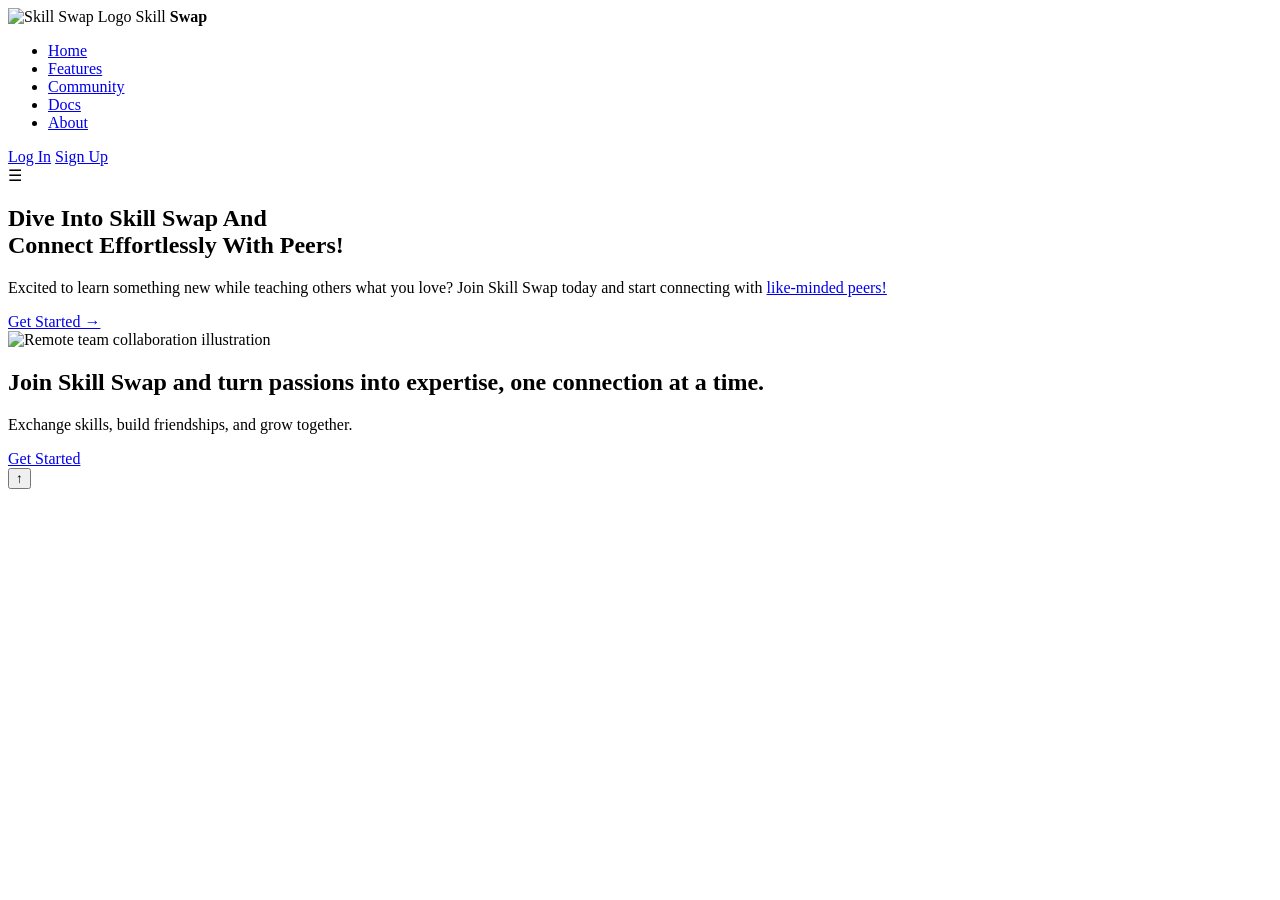
==== index.html @ 6a0ab379 "Refactor index.html for improved structure and links" ====
<!DOCTYPE html>
<html lang="en">
<head>
<meta charset="UTF-8" />
<meta name="viewport" content="width=device-width, initial-scale=1.0" />
<title>Skill Swap</title>
<link rel="stylesheet" href="styles.css" />
</head>
<body>
<!-- Navbar -->
<header class="navbar" id="navbar">
  <div class="logo">
    <img src="logo.png" alt="Skill Swap Logo" />
    <span>Skill <strong>Swap</strong></span>
  </div>

  <nav class="nav-links">
    <ul>
      <li><a href="#hero">Home</a></li>
      <li><a href="#features">Features</a></li>
      <li><a href="#community">Community</a></li>
      <li><a href="#docs">Docs</a></li>
      <li><a href="#about">About</a></li>
    </ul>
  </nav>

  <div class="auth-buttons">
    <a href="#" class="login">Log In</a>
    <a href="#" class="signup">Sign Up</a>
  </div>

  <!-- Mobile Menu Icon -->
  <div class="menu-icon" id="menu-icon">☰</div>
</header>

<!-- Hero Section -->
<section class="hero" id="hero">
  <div class="hero-text fade-in">
    <h1>
      Dive Into Skill Swap And <br />
      Connect Effortlessly With <span class="highlight">Peers!</span>
    </h1>
    <p>
      Excited to learn something new while teaching others what you love?
      Join Skill Swap today and start connecting with
      <a href="#community" class="link">like-minded peers!</a>
    </p>
    <a href="#" class="cta-button">Get Started →</a>
  </div>

  <div class="hero-image fade-in-delay">
    <img
      src="https://png.pngtree.com/png-clipart/20200701/original/pngtree-remote-team-working-meeting-online-or-work-from-home-png-image_5366337.jpg"
      alt="Remote team collaboration illustration"
    />
  </div>
</section>

<!-- Sub Section -->
<section class="subsection" id="community">
  <h2>
    Join Skill Swap and turn passions into expertise, one connection at a time.
  </h2>
  <p>Exchange skills, build friendships, and grow together.</p>
  <a href="#" class="cta-button small">Get Started</a>
</section>

<!-- Back to Top Button -->
<button id="backToTop">↑</button>

<script src="script.js"></script>
</body>
</html>
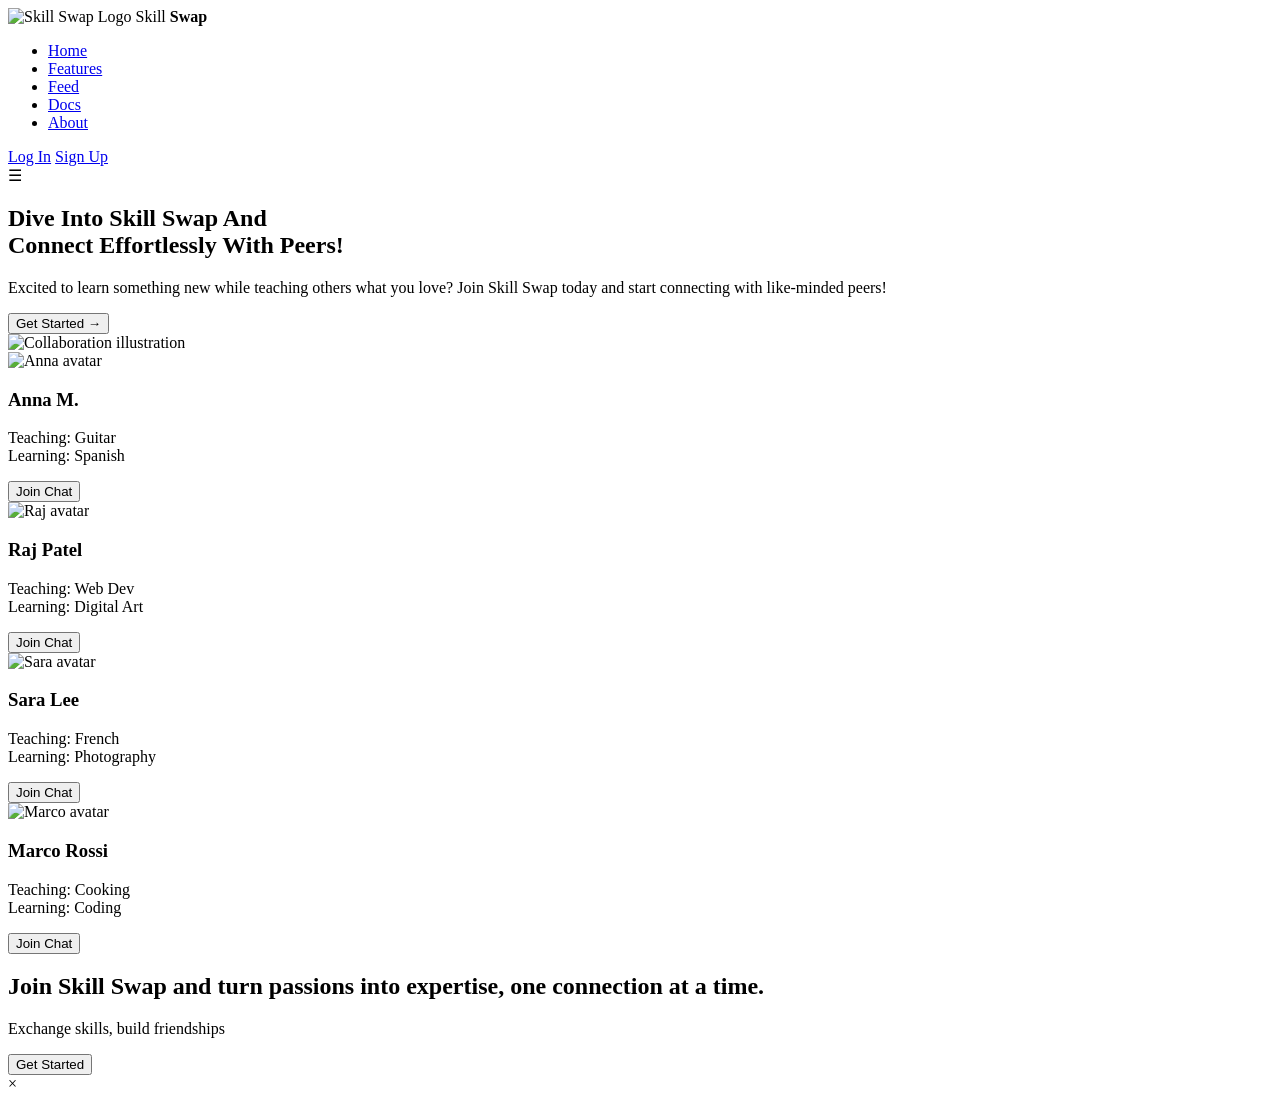
==== commit 1810a6ad: "Revamp index.html with new layout and styles Updated the index.html file to enhance the navbar and h" ====
--- a/index.html
+++ b/index.html
@@ -1,73 +1,166 @@
 <!DOCTYPE html>
 <html lang="en">
 <head>
-<meta charset="UTF-8" />
-<meta name="viewport" content="width=device-width, initial-scale=1.0" />
-<title>Skill Swap</title>
-<link rel="stylesheet" href="styles.css" />
+  <meta charset="UTF-8" />
+  <meta name="viewport" content="width=device-width, initial-scale=1.0" />
+  <title>Skill Swap – Vibrant & Interactive</title>
+  <!-- Google Fonts: Inter -->
+  <link href="https://fonts.googleapis.com/css2?family=Inter:wght@400;600;700&display=swap" rel="stylesheet" />
+  <link rel="stylesheet" href="styles.css" />
 </head>
 <body>
-<!-- Navbar -->
-<header class="navbar" id="navbar">
-  <div class="logo">
-    <img src="logo.png" alt="Skill Swap Logo" />
-    <span>Skill <strong>Swap</strong></span>
+  <header class="navbar">
+    <div class="logo">
+      <img src="https://png.pngtree.com/png-clipart/20200701/original/pngtree-remote-team-working-meeting-online-or-work-from-home-png-image_5366337.jpg" alt="Skill Swap Logo" />
+      Skill <span style="color:var(--black); font-weight:800;">Swap</span>
+    </div>
+    <nav>
+      <ul>
+        <li><a href="#">Home</a></li>
+        <li><a href="#">Features</a></li>
+        <li><a href="#">Feed</a></li>
+        <li><a href="#">Docs</a></li>
+        <li><a href="#">About</a></li>
+      </ul>
+    </nav>
+    <div class="auth-buttons">
+      <a href="#" id="open-login" class="login">Log In</a>
+      <a href="#" id="open-signup" class="signup">Sign Up</a>
+    </div>
+    <div class="menu-icon" id="menu-icon">☰</div>
+  </header>
+
+  <section class="hero">
+    <div class="hero-text">
+      <h1>
+        Dive Into Skill Swap And <br />
+        Connect Effortlessly With <span class="highlight">Peers!</span>
+      </h1>
+      <p>
+        Excited to learn something new while teaching others what you love?
+        Join Skill Swap today and start connecting with
+        <span class="link" onclick="alert('Explore the feed below!')">like-minded peers!</span>
+      </p>
+      <button class="cta-button" id="cta-join">Get Started →</button>
+    </div>
+    <div class="hero-image">
+      <img src="https://png.pngtree.com/png-clipart/20200701/original/pngtree-remote-team-working-meeting-online-or-work-from-home-png-image_5366337.jpg" alt="Collaboration illustration" />
+    </div>
+  </section>
+
+  <section class="feed" id="feed">
+    <div class="feed-card">
+      <img src="https://randomuser.me/api/portraits/women/50.jpg" alt="Anna avatar">
+      <h3>Anna M.</h3>
+      <p>Teaching: Guitar <br>Learning: Spanish</p>
+      <button class="join-btn" onclick="alert('Joining Anna...')">Join Chat</button>
+    </div>
+    <div class="feed-card">
+      <img src="https://randomuser.me/api/portraits/men/21.jpg" alt="Raj avatar">
+      <h3>Raj Patel</h3>
+      <p>Teaching: Web Dev <br>Learning: Digital Art</p>
+      <button class="join-btn" onclick="alert('Joining Raj...')">Join Chat</button>
+    </div>
+    <div class="feed-card">
+      <img src="https://randomuser.me/api/portraits/women/44.jpg" alt="Sara avatar">
+      <h3>Sara Lee</h3>
+      <p>Teaching: French <br>Learning: Photography</p>
+      <button class="join-btn" onclick="alert('Joining Sara...')">Join Chat</button>
+    </div>
+    <div class="feed-card">
+      <img src="https://randomuser.me/api/portraits/men/30.jpg" alt="Marco avatar">
+      <h3>Marco Rossi</h3>
+      <p>Teaching: Cooking <br>Learning: Coding</p>
+      <button class="join-btn" onclick="alert('Joining Marco...')">Join Chat</button>
+    </div>
+  </section>
+
+  <section class="subsection">
+    <h2>Join Skill Swap and turn passions into expertise, one connection at a time.</h2>
+    <p>Exchange skills, build friendships</p>
+    <button class="cta-button small" id="sub-join">Get Started</button>
+  </section>
+
+  <div class="modal" id="modal">
+    <div class="modal-content" id="modal-content">
+      <span class="close-modal" id="close-modal">&times;</span>
+    </div>
   </div>
 
-  <nav class="nav-links">
-    <ul>
-      <li><a href="#hero">Home</a></li>
-      <li><a href="#features">Features</a></li>
-      <li><a href="#community">Community</a></li>
-      <li><a href="#docs">Docs</a></li>
-      <li><a href="#about">About</a></li>
-    </ul>
-  </nav>
-
-  <div class="auth-buttons">
-    <a href="#" class="login">Log In</a>
-    <a href="#" class="signup">Sign Up</a>
-  </div>
-
-  <!-- Mobile Menu Icon -->
-  <div class="menu-icon" id="menu-icon">☰</div>
-</header>
-
-<!-- Hero Section -->
-<section class="hero" id="hero">
-  <div class="hero-text fade-in">
-    <h1>
-      Dive Into Skill Swap And <br />
-      Connect Effortlessly With <span class="highlight">Peers!</span>
-    </h1>
-    <p>
-      Excited to learn something new while teaching others what you love?
-      Join Skill Swap today and start connecting with
-      <a href="#community" class="link">like-minded peers!</a>
-    </p>
-    <a href="#" class="cta-button">Get Started →</a>
-  </div>
-
-  <div class="hero-image fade-in-delay">
-    <img
-      src="https://png.pngtree.com/png-clipart/20200701/original/pngtree-remote-team-working-meeting-online-or-work-from-home-png-image_5366337.jpg"
-      alt="Remote team collaboration illustration"
-    />
-  </div>
-</section>
-
-<!-- Sub Section -->
-<section class="subsection" id="community">
-  <h2>
-    Join Skill Swap and turn passions into expertise, one connection at a time.
-  </h2>
-  <p>Exchange skills, build friendships, and grow together.</p>
-  <a href="#" class="cta-button small">Get Started</a>
-</section>
-
-<!-- Back to Top Button -->
-<button id="backToTop">↑</button>
-
-<script src="script.js"></script>
+  <script>
+    // Navbar menu for mobile
+    const menuIcon = document.getElementById("menu-icon");
+    const navUl = document.querySelector("nav ul");
+    menuIcon.addEventListener("click", () => {
+      navUl.classList.toggle('mobile-show');
+    });
+    // Modal Functions
+    const modal = document.getElementById('modal');
+    const modalContent = document.getElementById('modal-content');
+    const closeBtn = document.getElementById('close-modal');
+    document.getElementById('open-login').addEventListener('click', function(e) {
+      e.preventDefault();
+      modal.classList.add('active');
+      modalContent.innerHTML = `
+        <span class="close-modal" id="close-modal">&times;</span>
+        <h2>Log In to Skill Swap</h2>
+        <label>Email</label>
+        <input type="email" placeholder="your@email.com" />
+        <label>Password</label>
+        <input type="password" placeholder="••••••••" />
+        <button onclick="alert('Logging in...')">Log In</button>
+        <p style="margin-top:1rem;"><small>New here? <a href="#" id="switch-signup" style="color:var(--primary);text-decoration:underline;">Sign up</a></small></p>
+      `;
+      setTimeout(() => {
+        document.getElementById('switch-signup').onclick = function(ev) {
+          ev.preventDefault();
+          showSignup();
+        };
+        document.getElementById('close-modal').onclick = function() {
+          modal.classList.remove('active');
+        };
+      }, 50);
+    });
+    function showSignup() {
+      modal.classList.add('active');
+      modalContent.innerHTML = `
+        <span class="close-modal" id="close-modal">&times;</span>
+        <h2>Sign Up for Skill Swap</h2>
+        <label>Name</label>
+        <input type="text" placeholder="Full Name" />
+        <label>Email</label>
+        <input type="email" placeholder="your@email.com" />
+        <label>Password</label>
+        <input type="password" placeholder="Choose a password" />
+        <button onclick="alert('Account created!')">Sign Up</button>
+        <p style="margin-top:1rem;"><small>Already a member? <a href="#" id="switch-login" style="color:var(--primary);text-decoration:underline;">Log in</a></small></p>
+      `;
+      setTimeout(() => {
+        document.getElementById('switch-login').onclick = function(ev) {
+          ev.preventDefault();
+          showLogin();
+        };
+        document.getElementById('close-modal').onclick = function() {
+          modal.classList.remove('active');
+        };
+      }, 50);
+    }
+    document.getElementById('open-signup').onclick = function(e) {
+      e.preventDefault();
+      showSignup();
+    };
+    function showLogin() {
+      document.getElementById('open-login').click();
+    }
+    closeBtn.onclick = function() {
+      modal.classList.remove('active');
+    };
+    document.getElementById('cta-join').onclick = function() {
+      showSignup();
+    };
+    document.getElementById('sub-join').onclick = function() {
+      showSignup();
+    };
+  </script>
 </body>
 </html>
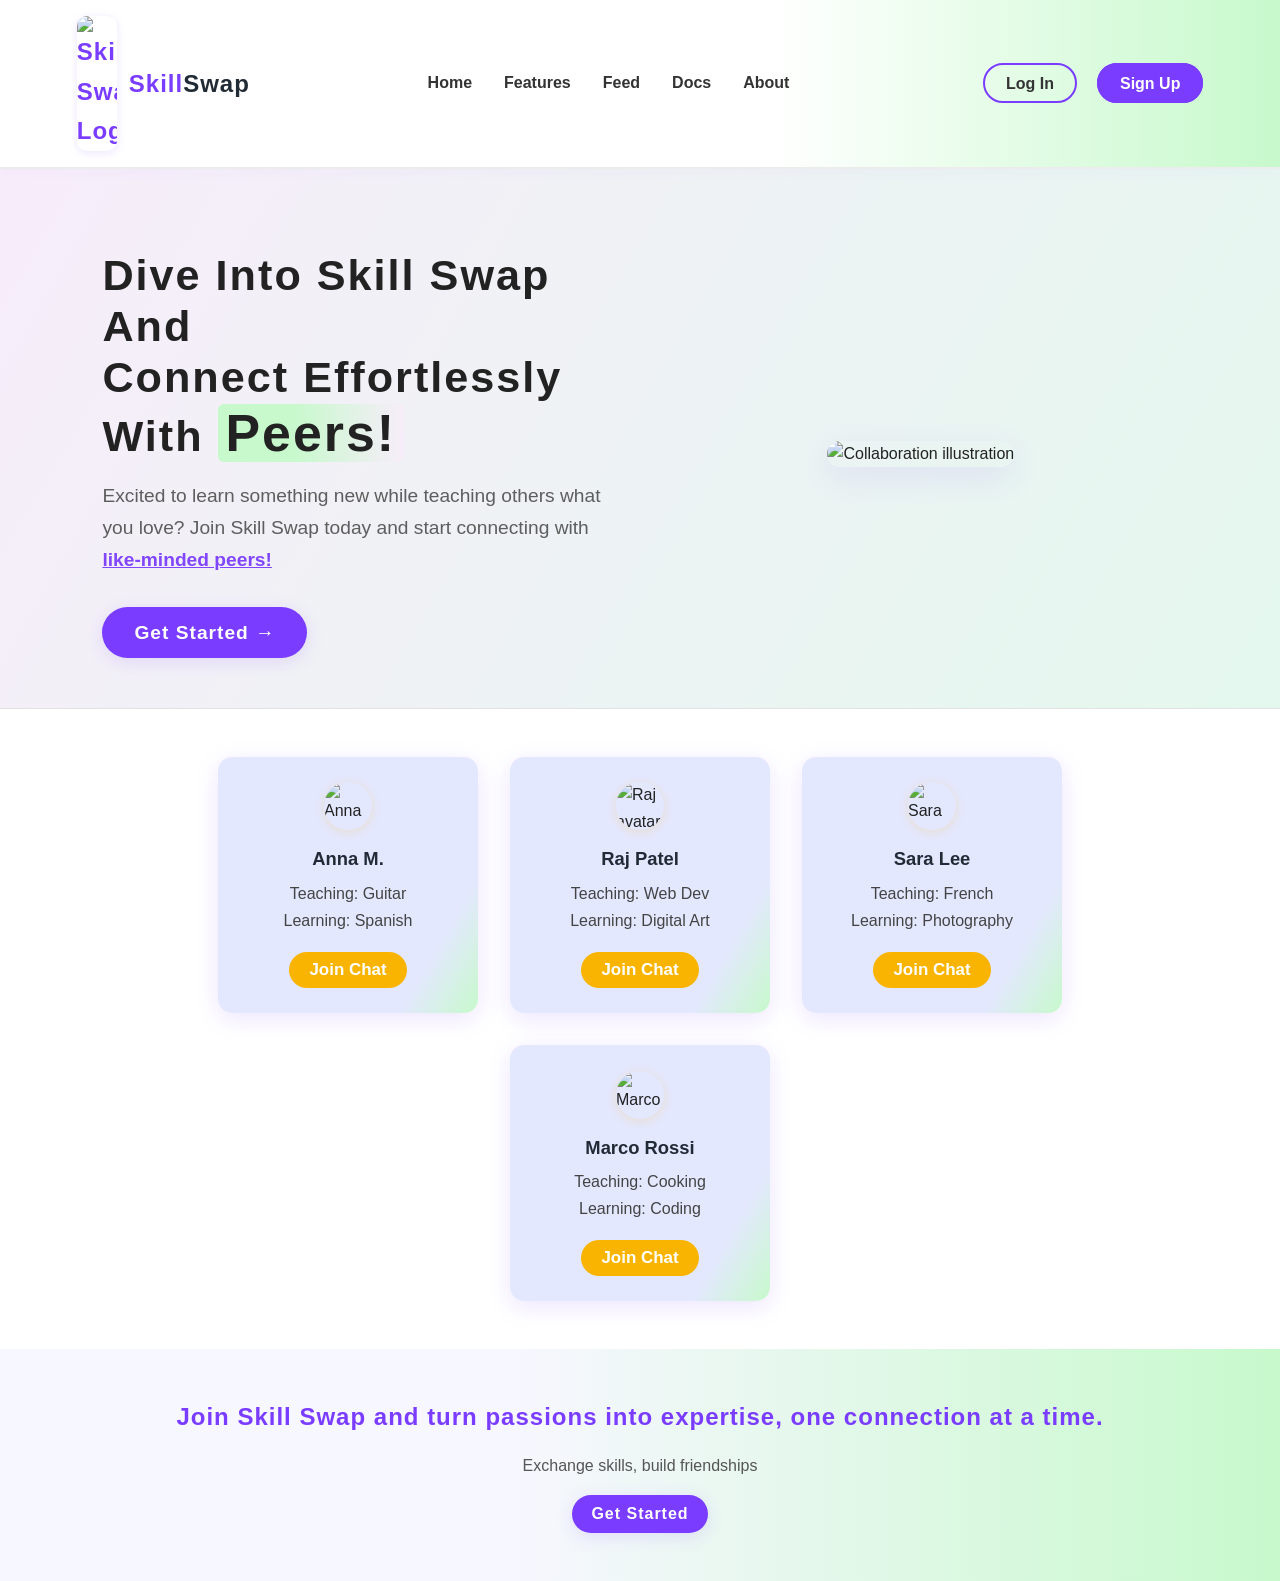
==== commit 399d1256: "Change stylesheet link from styles.css to 1stLINK.css" ====
--- a/index.html
+++ b/index.html
@@ -6,7 +6,7 @@
   <title>Skill Swap – Vibrant & Interactive</title>
   <!-- Google Fonts: Inter -->
   <link href="https://fonts.googleapis.com/css2?family=Inter:wght@400;600;700&display=swap" rel="stylesheet" />
-  <link rel="stylesheet" href="styles.css" />
+  <link rel="stylesheet" href="1stLINK.css" />
 </head>
 <body>
   <header class="navbar">
--- a/1stLINK.css
+++ b/1stLINK.css
@@ -0,0 +1,405 @@
+:root {
+  --primary: #7a3cff;
+  --secondary: #c7f9cc;
+  --black: #212b36;
+  --white: #fafafa;
+  --accent: #f8b400;
+}
+
+* {
+  box-sizing: border-box;
+  margin: 0;
+  padding: 0;
+}
+
+body {
+  font-family: 'Inter', sans-serif;
+  color: #222;
+  background: linear-gradient(120deg, #e4e8ff 0%, #f2fff5 100%);
+  min-height: 100vh;
+  line-height: 1.65;
+}
+
+header.navbar {
+  display: flex;
+  align-items: center;
+  justify-content: space-between;
+  background: linear-gradient(90deg, #fff 60%, #c7f9cc 100%);
+  padding: 1rem 6%;
+  border-bottom: 2px solid #ececec;
+  position: sticky;
+  top: 0; left: 0; z-index: 100;
+  box-shadow: 0 4px 12px rgba(122,60,255,0.03);
+}
+
+.logo {
+  display: flex;
+  align-items: center;
+  font-size: 1.5rem;
+  font-weight: 700;
+  color: var(--primary);
+  letter-spacing: 1px;
+}
+
+.logo img {
+  width: 40px;
+  margin-right: 12px;
+  border-radius: 10px;
+  box-shadow: 0 2px 10px #7a3cff22;
+}
+
+nav ul {
+  display: flex;
+  gap: 2rem;
+  list-style: none;
+}
+
+nav a {
+  text-decoration: none;
+  color: #333;
+  font-weight: 600;
+  font-size: 1rem;
+  position: relative;
+  transition: color 0.3s;
+}
+nav a:after {
+  content: '';
+  display: block;
+  width: 0%;
+  height: 2px;
+  background: var(--primary);
+  transition: width 0.3s;
+  position: absolute; left: 0; bottom: -2px;
+}
+nav a:hover {
+  color: var(--accent);
+}
+nav a:hover:after {
+  width: 100%;
+}
+
+.auth-buttons a {
+  margin-left: 1rem;
+  text-decoration: none;
+  font-weight: 700;
+  padding: 0.6rem 1.3rem;
+  border-radius: 24px;
+  font-size: 1rem;
+  transition: background 0.3s, color 0.3s;
+  border: 2px solid var(--primary);
+}
+
+.auth-buttons .login {
+  color: #333;
+  background: transparent;
+}
+
+.auth-buttons .signup {
+  color: #fff;
+  background: var(--primary);
+}
+.auth-buttons .signup:hover {
+  background: var(--black);
+  border-color: var(--black);
+}
+
+.menu-icon {
+  display: none;
+  font-size: 2rem;
+  cursor: pointer;
+  color: var(--primary);
+  margin-left: 1rem;
+}
+
+.hero {
+  display: flex;
+  flex-wrap: wrap;
+  align-items: center;
+  justify-content: space-between;
+  padding: 5rem 8% 3rem 8%;
+  gap: 3rem;
+  background: linear-gradient(120deg, #f7edfa 0%, #e4f8ee 100%);
+  border-bottom: 1px solid #e2e2e2;
+  min-height: 60vh;
+}
+
+.hero-text {
+  flex: 1;
+  min-width: 300px;
+  animation: fadeup 1s ease;
+}
+@keyframes fadeup {
+  from { opacity: 0; transform: translateY(40px);}
+  to { opacity: 1; transform: translateY(0);}
+}
+.hero-text h1 {
+  font-size: 2.7rem;
+  font-weight: 800;
+  margin-bottom: 1rem;
+  line-height: 1.18;
+  color: #222;
+  letter-spacing: 2px;
+}
+.highlight {
+  background: linear-gradient(90deg, #c7f9cc 40%, #f7edfa 100%);
+  padding: 0 8px;
+  border-radius: 6px;
+  font-size: 1.2em;
+  animation: pulsehigh 1.2s infinite alternate;
+}
+@keyframes pulsehigh {
+  0% { background: #c7f9cc;}
+  100%{ background: #f8b40022;}
+}
+.hero-text p {
+  color: #555;
+  font-size: 1.2rem;
+  margin-bottom: 2rem;
+  opacity: 0.94;
+}
+.hero-text .link {
+  color: var(--primary);
+  text-decoration: underline;
+  cursor: pointer;
+  font-weight: 600;
+}
+.cta-button {
+  background: var(--primary);
+  color: #fff;
+  padding: 0.9rem 2rem;
+  font-weight: 700;
+  letter-spacing: 1px;
+  border-radius: 40px;
+  text-decoration: none;
+  box-shadow: 0 4px 18px #7a3cff22;
+  transition: background 0.2s, transform 0.2s;
+  border: none;
+  outline: none;
+  font-size: 1.2rem;
+}
+.cta-button:hover {
+  background: var(--accent);
+  color: #fff;
+  transform: scale(1.07);
+}
+.hero-image {
+  flex: 1;
+  min-width: 250px;
+  text-align: center;
+  animation: fadeup 1.2s 0.2s;
+}
+.hero-image img {
+  width: 100%;
+  max-width: 420px;
+  height: auto;
+  border-radius: 14px;
+  box-shadow: 0 10px 32px rgba(122, 60, 255, 0.11);
+  transition: transform 0.4s, box-shadow 0.3s;
+}
+.hero-image img:hover {
+  transform: scale(1.05) rotate(-3deg);
+  box-shadow: 0 14px 50px rgba(247, 237, 250, 0.2);
+}
+
+.feed {
+  display: flex;
+  flex-wrap: wrap;
+  gap: 2rem;
+  justify-content: center;
+  padding: 3rem 7%;
+  background: #fff;
+}
+.feed-card {
+  background: linear-gradient(120deg, #e4e8ff 80%, #c7f9cc 100%);
+  border-radius: 14px;
+  box-shadow: 0 6px 24px #7a3cff22;
+  width: 260px;
+  padding: 1.6rem;
+  display: flex;
+  flex-direction: column;
+  align-items: center;
+  transition: box-shadow 0.3s, transform 0.3s;
+  position: relative;
+  overflow: hidden;
+}
+.feed-card:hover {
+  box-shadow: 0 10px 30px #7a3cff44;
+  transform: translateY(-6px) scale(1.03);
+}
+.feed-card img {
+  width: 48px;
+  height: 48px;
+  border-radius: 60%;
+  margin-bottom: 14px;
+  box-shadow: 0 2px 12px #f8b40033;
+}
+.feed-card h3 {
+  font-size: 1.15rem;
+  margin-bottom: 0.4rem;
+  color: var(--black);
+}
+.feed-card p {
+  color: #444;
+  font-size: 1rem;
+  margin-bottom: 1.1rem;
+  text-align: center;
+}
+.feed-card .join-btn {
+  background: var(--accent);
+  color: #fff;
+  border: none;
+  padding: 0.5rem 1.3rem;
+  border-radius: 30px;
+  font-weight: 700;
+  font-size: 1.06rem;
+  cursor: pointer;
+  transition: background 0.2s;
+}
+.feed-card .join-btn:hover {
+  background: var(--primary);
+}
+
+.subsection {
+  padding: 3rem 6%;
+  background: linear-gradient(90deg, #f7f7ff 40%, #c7f9cc 100%);
+  text-align: center;
+  margin: 0;
+}
+.subsection h2 {
+  font-size: 1.5rem;
+  font-weight: 700;
+  margin-bottom: 1rem;
+  color: var(--primary);
+  letter-spacing: 1px;
+}
+.subsection p {
+  color: #555;
+  margin-bottom: 1rem;
+}
+.subsection .cta-button.small {
+  padding: 0.6rem 1.2rem;
+  font-size: 1rem;
+  border-radius: 20px;
+}
+
+.modal {
+  display: none;
+  position: fixed;
+  left: 0; top: 0;
+  width: 100vw; height: 100vh;
+  background: rgba(122, 60, 255, 0.15);
+  align-items: center;
+  justify-content: center;
+  z-index: 9999;
+  animation: fadeup 0.6s;
+}
+.modal.active {
+  display: flex;
+}
+.modal-content {
+  background: #fff;
+  border-radius: 14px;
+  padding: 2.3rem;
+  box-shadow: 0 8px 32px #7a3cff44;
+  max-width: 340px;
+  min-width: 280px;
+  display: flex;
+  flex-direction: column;
+  align-items: center;
+}
+.modal-content h2 {
+  font-weight: 700;
+  font-size: 1.35rem;
+  color: var(--primary);
+  margin-bottom: 1.1rem;
+}
+.modal-content label {
+  display: block;
+  margin: 1.2rem 0 0.3rem 0;
+  font-weight: 600;
+  color: #222;
+  text-align: left;
+  width: 100%;
+}
+.modal-content input {
+  border: 1.5px solid #e2e2e2;
+  padding: 0.65rem 1rem;
+  border-radius: 8px;
+  width: 100%;
+  margin-bottom: 1rem;
+  font-size: 1rem;
+  font-family: inherit;
+}
+.modal-content button {
+  background: var(--primary);
+  color: #fff;
+  border: none;
+  border-radius: 20px;
+  padding: 0.7rem 1.35rem;
+  font-size: 1.06rem;
+  font-weight: 700;
+  margin-top: 0.5rem;
+  cursor: pointer;
+  transition: background 0.2s;
+}
+.modal-content button:hover {
+  background: var(--accent);
+}
+.close-modal {
+  position: absolute;
+  right: 28px;
+  top: 22px;
+  font-size: 1.6rem;
+  color: #bbb;
+  cursor: pointer;
+  font-weight: 700;
+}
+/* Responsive */
+@media (max-width: 900px) {
+  .hero {
+    flex-direction: column;
+    text-align: center;
+    padding: 3rem 6%;
+  }
+  .hero-image img {
+    max-width: 340px;
+  }
+  .feed {
+    gap: 1.4rem;
+    padding: 2rem 3vw;
+  }
+  .feed-card {
+    width: 95%;
+  }
+  nav ul {
+    gap: 1rem;
+  }
+}
+@media (max-width: 728px) {
+  header.navbar, .hero, .subsection {
+    padding: 1.1rem 3vw;
+  }
+  .menu-icon, .auth-buttons {
+    display: block !important;
+  }
+  nav ul {
+    display: none;
+  }
+  nav ul.mobile-show {
+    display: flex;
+    flex-direction: column;
+    position: absolute;
+    top: 65px; left: 0;
+    width: 100vw;
+    background: #fff;
+    border-bottom: 2px solid #eee;
+    box-shadow: 0 6px 18px #7a3cff11;
+    z-index: 10;
+    gap: 0;
+  }
+  nav ul.mobile-show li {
+    padding: 1.1rem 0;
+    border-bottom: 1px solid #eee;
+    text-align: center;
+  }
+}
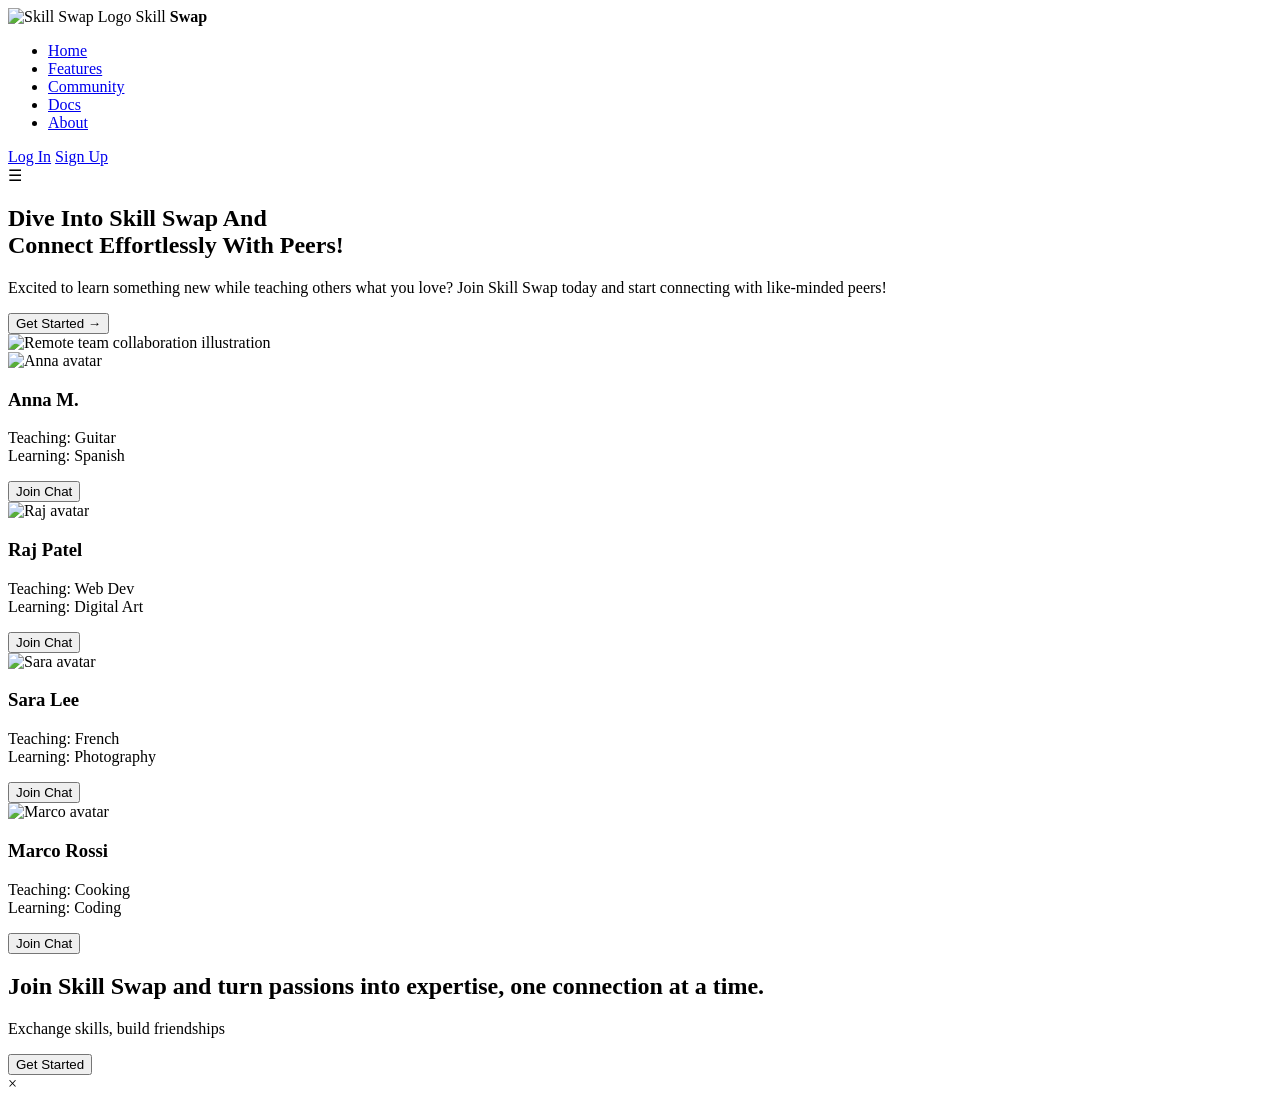
==== commit c085b5be: "Update index.html" ====
--- a/index.html
+++ b/index.html
@@ -3,29 +3,31 @@
 <head>
   <meta charset="UTF-8" />
   <meta name="viewport" content="width=device-width, initial-scale=1.0" />
-  <title>Skill Swap – Vibrant & Interactive</title>
-  <!-- Google Fonts: Inter -->
+  <title>Skill Swap – Modern & Animated</title>
   <link href="https://fonts.googleapis.com/css2?family=Inter:wght@400;600;700&display=swap" rel="stylesheet" />
-  <link rel="stylesheet" href="1stLINK.css" />
+  <link rel="stylesheet" href="styles.css" />
 </head>
 <body>
+  <!-- Animated Universal Background -->
+  <div class="animated-bg"></div>
+
   <header class="navbar">
     <div class="logo">
       <img src="https://png.pngtree.com/png-clipart/20200701/original/pngtree-remote-team-working-meeting-online-or-work-from-home-png-image_5366337.jpg" alt="Skill Swap Logo" />
-      Skill <span style="color:var(--black); font-weight:800;">Swap</span>
+      <span>Skill <strong>Swap</strong></span>
     </div>
-    <nav>
+    <nav class="nav-links">
       <ul>
         <li><a href="#">Home</a></li>
         <li><a href="#">Features</a></li>
-        <li><a href="#">Feed</a></li>
+        <li><a href="#">Community</a></li>
         <li><a href="#">Docs</a></li>
         <li><a href="#">About</a></li>
       </ul>
     </nav>
     <div class="auth-buttons">
-      <a href="#" id="open-login" class="login">Log In</a>
-      <a href="#" id="open-signup" class="signup">Sign Up</a>
+      <a href="#" class="login" id="open-login">Log In</a>
+      <a href="#" class="signup" id="open-signup">Sign Up</a>
     </div>
     <div class="menu-icon" id="menu-icon">☰</div>
   </header>
@@ -44,7 +46,7 @@
       <button class="cta-button" id="cta-join">Get Started →</button>
     </div>
     <div class="hero-image">
-      <img src="https://png.pngtree.com/png-clipart/20200701/original/pngtree-remote-team-working-meeting-online-or-work-from-home-png-image_5366337.jpg" alt="Collaboration illustration" />
+      <img src="https://png.pngtree.com/png-clipart/20200701/original/pngtree-remote-team-working-meeting-online-or-work-from-home-png-image_5366337.jpg" alt="Remote team collaboration illustration" />
     </div>
   </section>
 
@@ -109,7 +111,7 @@
         <label>Password</label>
         <input type="password" placeholder="••••••••" />
         <button onclick="alert('Logging in...')">Log In</button>
-        <p style="margin-top:1rem;"><small>New here? <a href="#" id="switch-signup" style="color:var(--primary);text-decoration:underline;">Sign up</a></small></p>
+        <p style="margin-top:1rem;"><small>New here? <a href="#" id="switch-signup" style="color:#7a3cff;text-decoration:underline;">Sign up</a></small></p>
       `;
       setTimeout(() => {
         document.getElementById('switch-signup').onclick = function(ev) {
@@ -119,7 +121,7 @@
         document.getElementById('close-modal').onclick = function() {
           modal.classList.remove('active');
         };
-      }, 50);
+      }, 60);
     });
     function showSignup() {
       modal.classList.add('active');
@@ -133,7 +135,7 @@
         <label>Password</label>
         <input type="password" placeholder="Choose a password" />
         <button onclick="alert('Account created!')">Sign Up</button>
-        <p style="margin-top:1rem;"><small>Already a member? <a href="#" id="switch-login" style="color:var(--primary);text-decoration:underline;">Log in</a></small></p>
+        <p style="margin-top:1rem;"><small>Already a member? <a href="#" id="switch-login" style="color:#7a3cff;text-decoration:underline;">Log in</a></small></p>
       `;
       setTimeout(() => {
         document.getElementById('switch-login').onclick = function(ev) {
@@ -143,7 +145,7 @@
         document.getElementById('close-modal').onclick = function() {
           modal.classList.remove('active');
         };
-      }, 50);
+      }, 60);
     }
     document.getElementById('open-signup').onclick = function(e) {
       e.preventDefault();
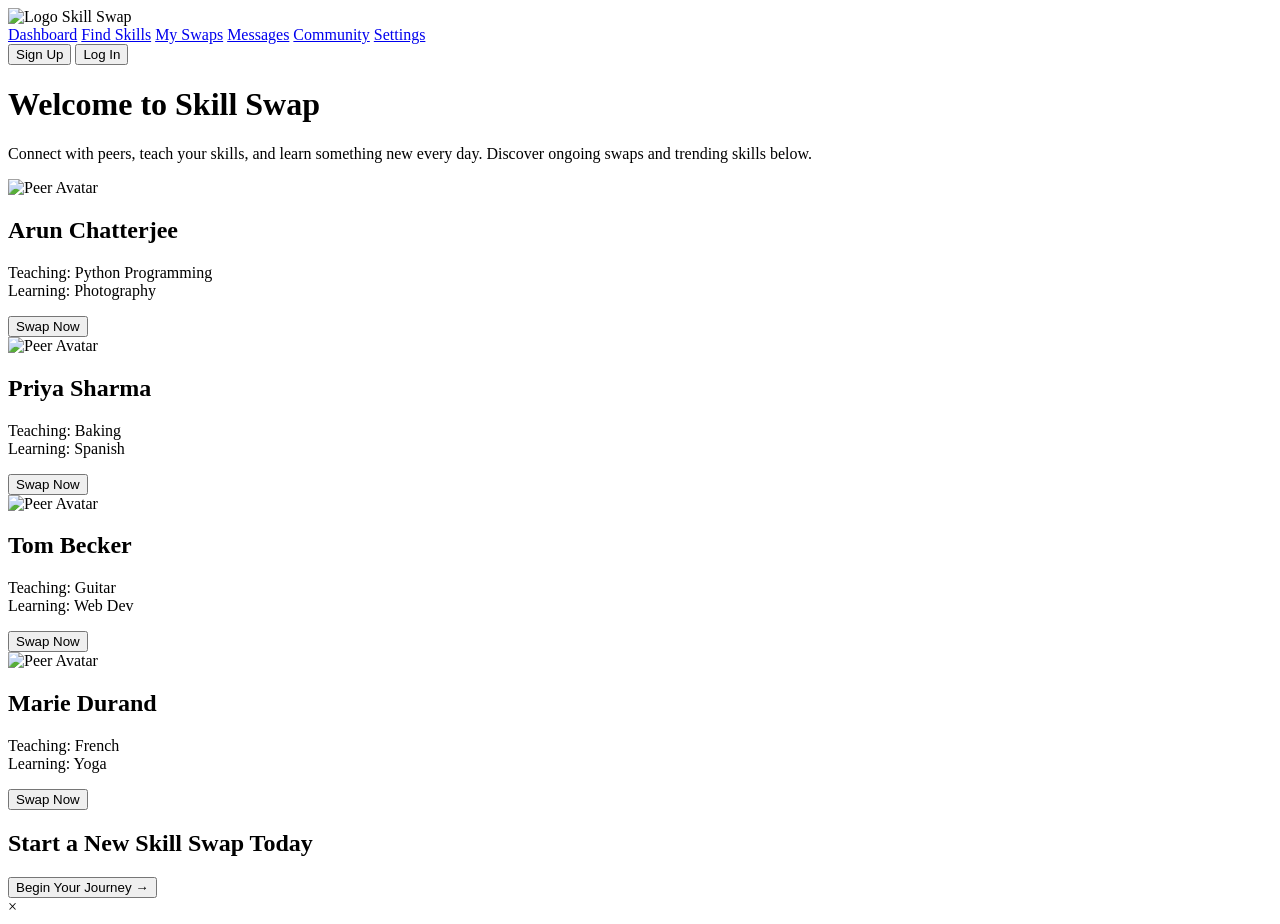
==== commit aae547fd: "Refactor index.html for improved structure and titles" ====
--- a/index.html
+++ b/index.html
@@ -2,167 +2,121 @@
 <html lang="en">
 <head>
   <meta charset="UTF-8" />
-  <meta name="viewport" content="width=device-width, initial-scale=1.0" />
-  <title>Skill Swap – Modern & Animated</title>
+  <meta name="viewport" content="width=device-width,initial-scale=1.0" />
+  <title>Skill Swap Dashboard</title>
   <link href="https://fonts.googleapis.com/css2?family=Inter:wght@400;600;700&display=swap" rel="stylesheet" />
-  <link rel="stylesheet" href="styles.css" />
+  <link rel="stylesheet" href="style.css" />
 </head>
 <body>
-  <!-- Animated Universal Background -->
-  <div class="animated-bg"></div>
-
-  <header class="navbar">
-    <div class="logo">
-      <img src="https://png.pngtree.com/png-clipart/20200701/original/pngtree-remote-team-working-meeting-online-or-work-from-home-png-image_5366337.jpg" alt="Skill Swap Logo" />
-      <span>Skill <strong>Swap</strong></span>
+  <aside class="sidebar">
+    <div class="brand">
+      <img src="https://png.pngtree.com/png-clipart/20200701/original/pngtree-remote-team-working-meeting-online-or-work-from-home-png-image_5366337.jpg" alt="Logo" />
+      <span>Skill Swap</span>
     </div>
-    <nav class="nav-links">
-      <ul>
-        <li><a href="#">Home</a></li>
-        <li><a href="#">Features</a></li>
-        <li><a href="#">Community</a></li>
-        <li><a href="#">Docs</a></li>
-        <li><a href="#">About</a></li>
-      </ul>
+    <nav>
+      <a href="#" class="active">Dashboard</a>
+      <a href="#">Find Skills</a>
+      <a href="#">My Swaps</a>
+      <a href="#">Messages</a>
+      <a href="#">Community</a>
+      <a href="#">Settings</a>
     </nav>
-    <div class="auth-buttons">
-      <a href="#" class="login" id="open-login">Log In</a>
-      <a href="#" class="signup" id="open-signup">Sign Up</a>
+    <div class="sidebar-footer">
+      <button id="sidebar-signup" class="btn-primary">Sign Up</button>
+      <button id="sidebar-login" class="btn-secondary">Log In</button>
     </div>
-    <div class="menu-icon" id="menu-icon">☰</div>
-  </header>
-
-  <section class="hero">
-    <div class="hero-text">
-      <h1>
-        Dive Into Skill Swap And <br />
-        Connect Effortlessly With <span class="highlight">Peers!</span>
-      </h1>
-      <p>
-        Excited to learn something new while teaching others what you love?
-        Join Skill Swap today and start connecting with
-        <span class="link" onclick="alert('Explore the feed below!')">like-minded peers!</span>
-      </p>
-      <button class="cta-button" id="cta-join">Get Started →</button>
-    </div>
-    <div class="hero-image">
-      <img src="https://png.pngtree.com/png-clipart/20200701/original/pngtree-remote-team-working-meeting-online-or-work-from-home-png-image_5366337.jpg" alt="Remote team collaboration illustration" />
-    </div>
-  </section>
-
-  <section class="feed" id="feed">
-    <div class="feed-card">
-      <img src="https://randomuser.me/api/portraits/women/50.jpg" alt="Anna avatar">
-      <h3>Anna M.</h3>
-      <p>Teaching: Guitar <br>Learning: Spanish</p>
-      <button class="join-btn" onclick="alert('Joining Anna...')">Join Chat</button>
-    </div>
-    <div class="feed-card">
-      <img src="https://randomuser.me/api/portraits/men/21.jpg" alt="Raj avatar">
-      <h3>Raj Patel</h3>
-      <p>Teaching: Web Dev <br>Learning: Digital Art</p>
-      <button class="join-btn" onclick="alert('Joining Raj...')">Join Chat</button>
-    </div>
-    <div class="feed-card">
-      <img src="https://randomuser.me/api/portraits/women/44.jpg" alt="Sara avatar">
-      <h3>Sara Lee</h3>
-      <p>Teaching: French <br>Learning: Photography</p>
-      <button class="join-btn" onclick="alert('Joining Sara...')">Join Chat</button>
-    </div>
-    <div class="feed-card">
-      <img src="https://randomuser.me/api/portraits/men/30.jpg" alt="Marco avatar">
-      <h3>Marco Rossi</h3>
-      <p>Teaching: Cooking <br>Learning: Coding</p>
-      <button class="join-btn" onclick="alert('Joining Marco...')">Join Chat</button>
-    </div>
-  </section>
-
-  <section class="subsection">
-    <h2>Join Skill Swap and turn passions into expertise, one connection at a time.</h2>
-    <p>Exchange skills, build friendships</p>
-    <button class="cta-button small" id="sub-join">Get Started</button>
-  </section>
-
+  </aside>
+  <main>
+    <header class="main-header">
+      <h1>Welcome to Skill Swap</h1>
+      <p>Connect with peers, teach your skills, and learn something new every day. Discover ongoing swaps and trending skills below.</p>
+    </header>
+    <section class="skill-grid">
+      <div class="skill-card">
+        <img src="https://randomuser.me/api/portraits/men/23.jpg" alt="Peer Avatar" />
+        <h2>Arun Chatterjee</h2>
+        <p>Teaching: Python Programming<br>Learning: Photography</p>
+        <button class="btn-join" onclick="alert('Join Arun\'s swap')">Swap Now</button>
+      </div>
+      <div class="skill-card">
+        <img src="https://randomuser.me/api/portraits/women/92.jpg" alt="Peer Avatar" />
+        <h2>Priya Sharma</h2>
+        <p>Teaching: Baking<br>Learning: Spanish</p>
+        <button class="btn-join" onclick="alert('Join Priya\'s swap')">Swap Now</button>
+      </div>
+      <div class="skill-card">
+        <img src="https://randomuser.me/api/portraits/men/43.jpg" alt="Peer Avatar" />
+        <h2>Tom Becker</h2>
+        <p>Teaching: Guitar<br>Learning: Web Dev</p>
+        <button class="btn-join" onclick="alert('Join Tom\'s swap')">Swap Now</button>
+      </div>
+      <div class="skill-card">
+        <img src="https://randomuser.me/api/portraits/women/77.jpg" alt="Peer Avatar" />
+        <h2>Marie Durand</h2>
+        <p>Teaching: French<br>Learning: Yoga</p>
+        <button class="btn-join" onclick="alert('Join Marie\'s swap')">Swap Now</button>
+      </div>
+      <!-- Add more cards as needed -->
+    </section>
+    <section class="cta-banner">
+      <h2>Start a New Skill Swap Today</h2>
+      <button class="btn-primary" id="banner-signup">Begin Your Journey →</button>
+    </section>
+  </main>
+  <!-- Modal -->
   <div class="modal" id="modal">
-    <div class="modal-content" id="modal-content">
+    <div class="modal-box" id="modal-box">
       <span class="close-modal" id="close-modal">&times;</span>
     </div>
   </div>
-
   <script>
-    // Navbar menu for mobile
-    const menuIcon = document.getElementById("menu-icon");
-    const navUl = document.querySelector("nav ul");
-    menuIcon.addEventListener("click", () => {
-      navUl.classList.toggle('mobile-show');
-    });
-    // Modal Functions
-    const modal = document.getElementById('modal');
-    const modalContent = document.getElementById('modal-content');
-    const closeBtn = document.getElementById('close-modal');
-    document.getElementById('open-login').addEventListener('click', function(e) {
-      e.preventDefault();
-      modal.classList.add('active');
-      modalContent.innerHTML = `
-        <span class="close-modal" id="close-modal">&times;</span>
-        <h2>Log In to Skill Swap</h2>
-        <label>Email</label>
-        <input type="email" placeholder="your@email.com" />
-        <label>Password</label>
-        <input type="password" placeholder="••••••••" />
-        <button onclick="alert('Logging in...')">Log In</button>
-        <p style="margin-top:1rem;"><small>New here? <a href="#" id="switch-signup" style="color:#7a3cff;text-decoration:underline;">Sign up</a></small></p>
-      `;
+    function openModal(mode) {
+      document.getElementById('modal').classList.add('active');
+      let content = '';
+      if (mode === 'signup') {
+        content = `
+          <span class="close-modal" id="close-modal">&times;</span>
+          <h2>Sign Up</h2>
+          <label>Name</label>
+          <input type="text" placeholder="Full Name" />
+          <label>Email</label>
+          <input type="email" placeholder="your@email.com" />
+          <label>Password</label>
+          <input type="password" placeholder="Choose a password" />
+          <button onclick="alert('Account created!')">Sign Up</button>
+          <p><small>Already a member? <a href="#" id="modal-switch-login">Log in</a></small></p>
+        `;
+      } else {
+        content = `
+          <span class="close-modal" id="close-modal">&times;</span>
+          <h2>Log In</h2>
+          <label>Email</label>
+          <input type="email" placeholder="your@email.com" />
+          <label>Password</label>
+          <input type="password" placeholder="••••••••" />
+          <button onclick="alert('Logged In!')">Log In</button>
+          <p><small>New here? <a href="#" id="modal-switch-signup">Sign up</a></small></p>
+        `;
+      }
+      const modalBox = document.getElementById('modal-box');
+      modalBox.innerHTML = content;
       setTimeout(() => {
-        document.getElementById('switch-signup').onclick = function(ev) {
-          ev.preventDefault();
-          showSignup();
+        document.getElementById('close-modal').onclick = function() {
+          document.getElementById('modal').classList.remove('active');
         };
-        document.getElementById('close-modal').onclick = function() {
-          modal.classList.remove('active');
+        const switchSignup = document.getElementById('modal-switch-signup');
+        if (switchSignup) switchSignup.onclick = function(e) {
+          e.preventDefault(); openModal('signup');
         };
-      }, 60);
-    });
-    function showSignup() {
-      modal.classList.add('active');
-      modalContent.innerHTML = `
-        <span class="close-modal" id="close-modal">&times;</span>
-        <h2>Sign Up for Skill Swap</h2>
-        <label>Name</label>
-        <input type="text" placeholder="Full Name" />
-        <label>Email</label>
-        <input type="email" placeholder="your@email.com" />
-        <label>Password</label>
-        <input type="password" placeholder="Choose a password" />
-        <button onclick="alert('Account created!')">Sign Up</button>
-        <p style="margin-top:1rem;"><small>Already a member? <a href="#" id="switch-login" style="color:#7a3cff;text-decoration:underline;">Log in</a></small></p>
-      `;
-      setTimeout(() => {
-        document.getElementById('switch-login').onclick = function(ev) {
-          ev.preventDefault();
-          showLogin();
+        const switchLogin = document.getElementById('modal-switch-login');
+        if (switchLogin) switchLogin.onclick = function(e) {
+          e.preventDefault(); openModal('login');
         };
-        document.getElementById('close-modal').onclick = function() {
-          modal.classList.remove('active');
-        };
-      }, 60);
+      }, 50);
     }
-    document.getElementById('open-signup').onclick = function(e) {
-      e.preventDefault();
-      showSignup();
-    };
-    function showLogin() {
-      document.getElementById('open-login').click();
-    }
-    closeBtn.onclick = function() {
-      modal.classList.remove('active');
-    };
-    document.getElementById('cta-join').onclick = function() {
-      showSignup();
-    };
-    document.getElementById('sub-join').onclick = function() {
-      showSignup();
-    };
+    document.getElementById('sidebar-signup').onclick = function() { openModal('signup'); };
+    document.getElementById('sidebar-login').onclick = function() { openModal('login'); };
+    document.getElementById('banner-signup').onclick = function() { openModal('signup'); };
   </script>
 </body>
 </html>
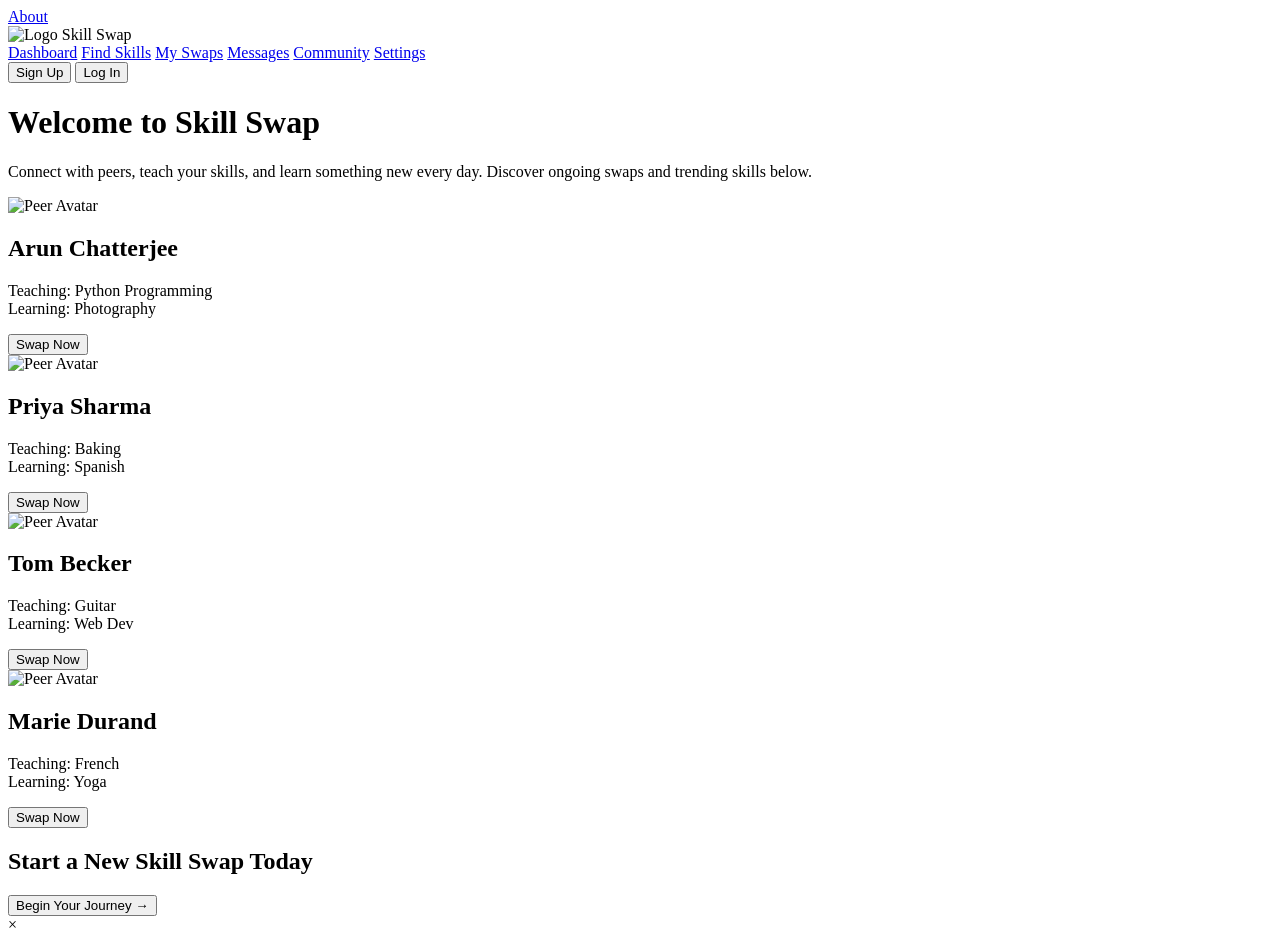
==== commit bde17c07: "Update index.html" ====
--- a/index.html
+++ b/index.html
@@ -8,6 +8,7 @@
   <link rel="stylesheet" href="style.css" />
 </head>
 <body>
+  <a href="about.html">About</a>
   <aside class="sidebar">
     <div class="brand">
       <img src="https://png.pngtree.com/png-clipart/20200701/original/pngtree-remote-team-working-meeting-online-or-work-from-home-png-image_5366337.jpg" alt="Logo" />
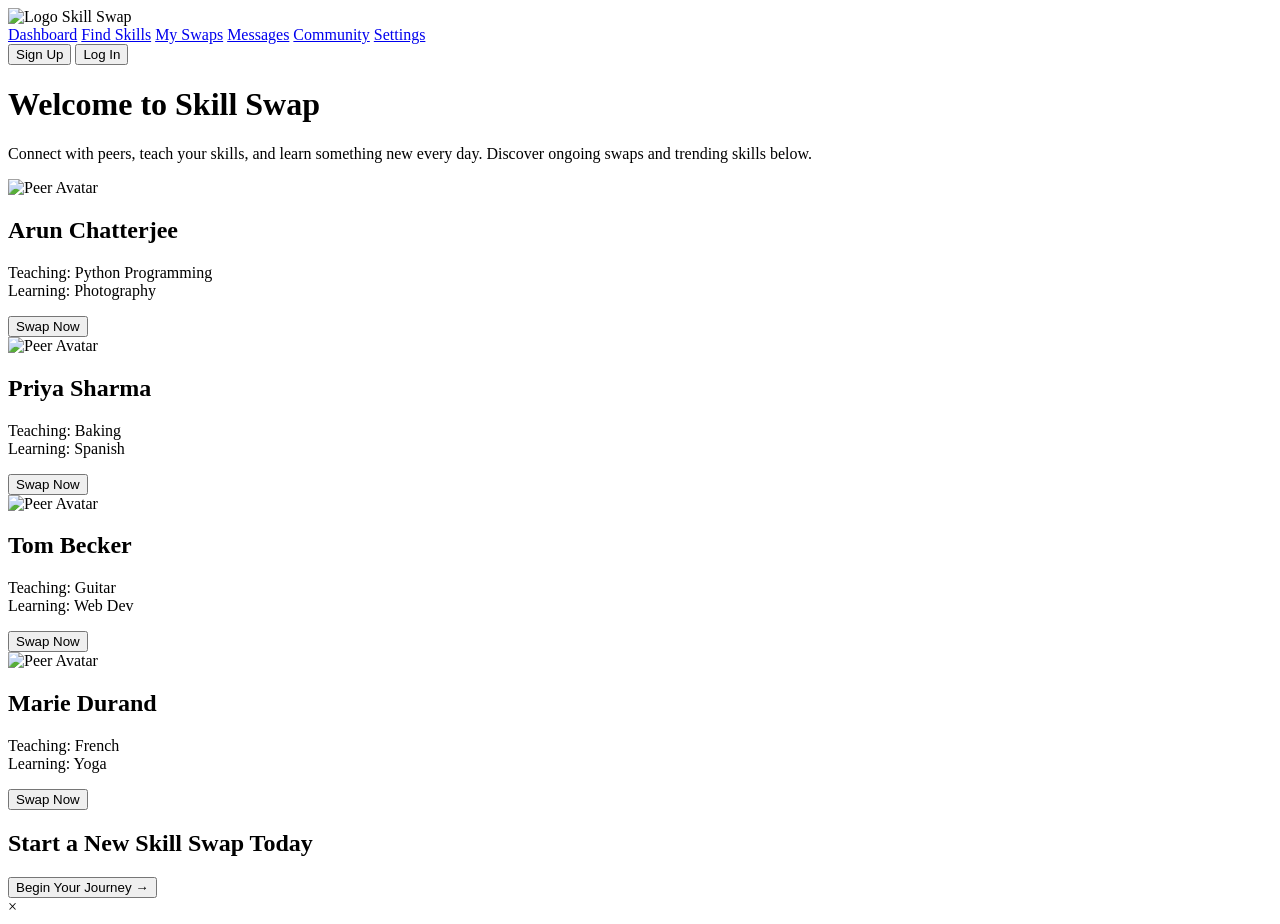
==== commit f8930199: "Update index.html" ====
--- a/index.html
+++ b/index.html
@@ -8,7 +8,6 @@
   <link rel="stylesheet" href="style.css" />
 </head>
 <body>
-  <a href="about.html">About</a>
   <aside class="sidebar">
     <div class="brand">
       <img src="https://png.pngtree.com/png-clipart/20200701/original/pngtree-remote-team-working-meeting-online-or-work-from-home-png-image_5366337.jpg" alt="Logo" />
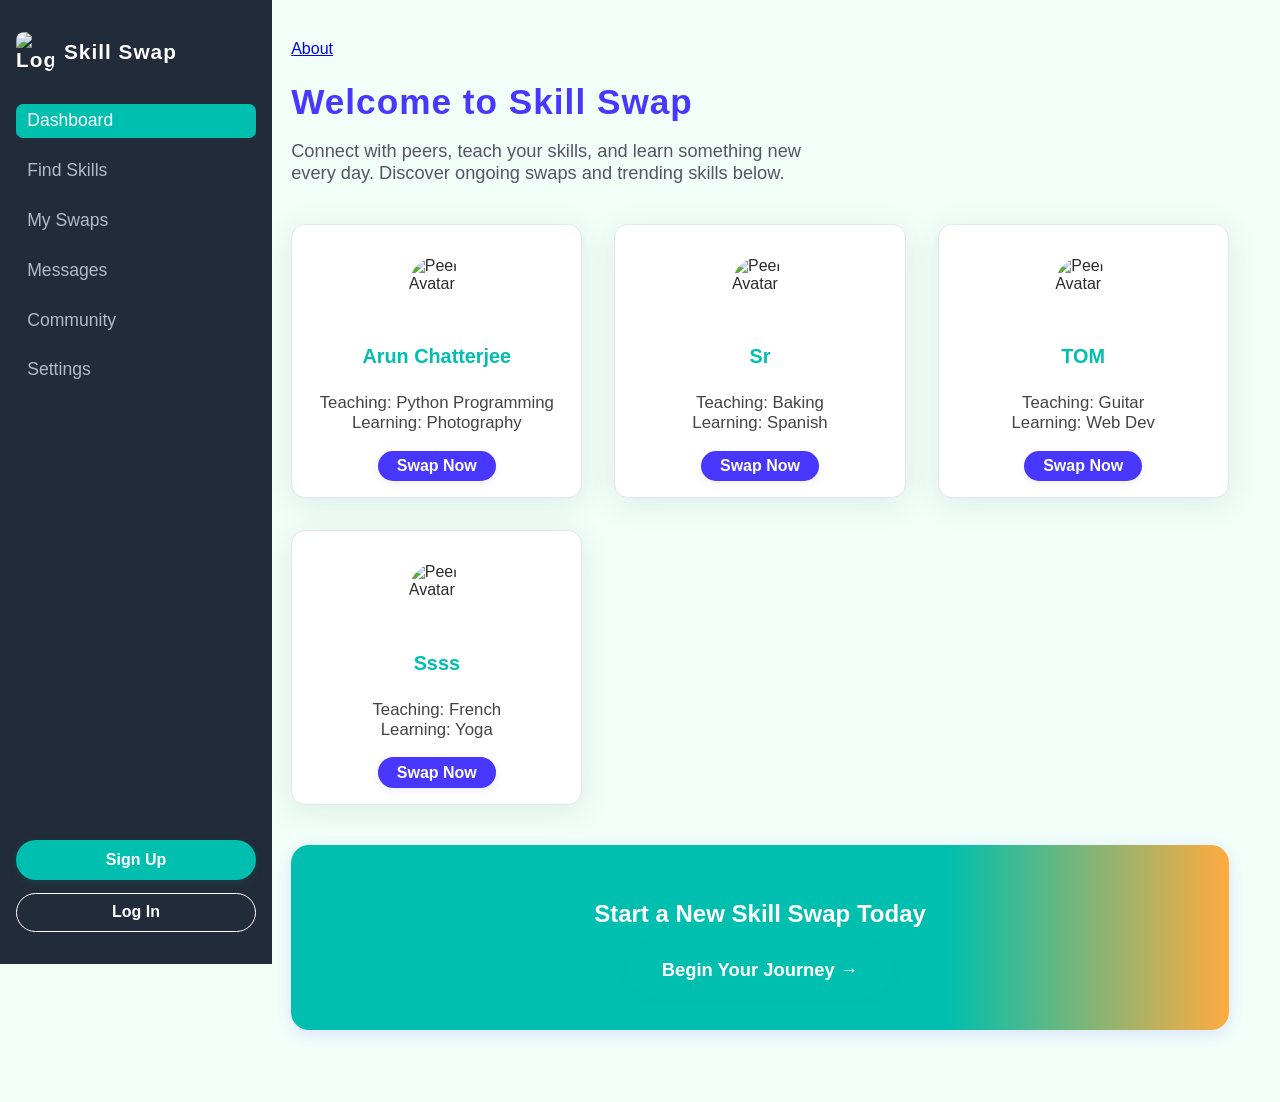
==== commit 295c08c2: "Update index.html" ====
--- a/index.html
+++ b/index.html
@@ -27,6 +27,8 @@
     </div>
   </aside>
   <main>
+    <a href="about.html">About</a>
+
     <header class="main-header">
       <h1>Welcome to Skill Swap</h1>
       <p>Connect with peers, teach your skills, and learn something new every day. Discover ongoing swaps and trending skills below.</p>
@@ -40,19 +42,19 @@
       </div>
       <div class="skill-card">
         <img src="https://randomuser.me/api/portraits/women/92.jpg" alt="Peer Avatar" />
-        <h2>Priya Sharma</h2>
+        <h2>Sr</h2>
         <p>Teaching: Baking<br>Learning: Spanish</p>
         <button class="btn-join" onclick="alert('Join Priya\'s swap')">Swap Now</button>
       </div>
       <div class="skill-card">
         <img src="https://randomuser.me/api/portraits/men/43.jpg" alt="Peer Avatar" />
-        <h2>Tom Becker</h2>
+        <h2>TOM</h2>
         <p>Teaching: Guitar<br>Learning: Web Dev</p>
         <button class="btn-join" onclick="alert('Join Tom\'s swap')">Swap Now</button>
       </div>
       <div class="skill-card">
         <img src="https://randomuser.me/api/portraits/women/77.jpg" alt="Peer Avatar" />
-        <h2>Marie Durand</h2>
+        <h2>Ssss</h2>
         <p>Teaching: French<br>Learning: Yoga</p>
         <button class="btn-join" onclick="alert('Join Marie\'s swap')">Swap Now</button>
       </div>
--- a/style.css
+++ b/style.css
@@ -0,0 +1,282 @@
+@import url('https://fonts.googleapis.com/css2?family=Inter:wght@400;600;700&display=swap');
+
+:root {
+  --primary: #00bfae;
+  --secondary: #f2fff9;
+  --sidebar-bg: #222b3a;
+  --accent: #ffab40;
+  --card-bg: #fff;
+  --border: #e0e8f0;
+  --brand: #4737ff;
+}
+body {
+  margin: 0;
+  background: var(--secondary);
+  font-family: 'Inter', sans-serif;
+  color: #2c2c2c;
+}
+.sidebar {
+  position: fixed;
+  left: 0;
+  top: 0;
+  height: 100vh;
+  width: 240px;
+  background: var(--sidebar-bg);
+  padding: 2rem 1rem;
+  color: #fff;
+  display: flex;
+  flex-direction: column;
+  z-index: 10;
+}
+.brand {
+  display: flex;
+  align-items: center;
+  gap: 10px;
+  font-weight: 700;
+  font-size: 1.3rem;
+  margin-bottom: 2rem;
+  letter-spacing: 1px;
+}
+.brand img {
+  width: 38px;
+  border-radius: 8px;
+}
+.sidebar nav {
+  flex: 1;
+  display: flex;
+  flex-direction: column;
+  gap: 1rem;
+}
+.sidebar nav a {
+  color: #b3b9c9;
+  text-decoration: none;
+  font-size: 1.1rem;
+  padding: 0.4rem 0.7rem;
+  border-radius: 7px;
+  transition: background 0.2s, color 0.2s;
+}
+.sidebar nav a.active, .sidebar nav a:hover {
+  background: var(--primary);
+  color: #fff;
+}
+.sidebar-footer {
+  display: flex;
+  flex-direction: column;
+  gap: 0.8rem;
+}
+.btn-primary {
+  background: var(--primary);
+  color: #fff;
+  border: none;
+  border-radius: 20px;
+  font-weight: 700;
+  font-size: 1rem;
+  padding: 0.7rem 1.2rem;
+  cursor: pointer;
+  transition: background 0.2s;
+  box-shadow: 0 2px 8px #00bfae22;
+}
+.btn-primary:hover {
+  background: var(--accent);
+}
+.btn-secondary {
+  background: transparent;
+  color: #fff;
+  border: 1.5px solid #fff;
+  border-radius: 20px;
+  font-weight: 700;
+  font-size: 1rem;
+  padding: 0.6rem 1.2rem;
+  cursor: pointer;
+  transition: border 0.2s;
+}
+.btn-secondary:hover {
+  border-color: var(--primary);
+}
+main {
+  margin-left: 240px;
+  min-height: 100vh;
+  padding: 2.5rem 4vw;
+}
+.main-header h1 {
+  font-size: 2.2rem;
+  color: var(--brand);
+  letter-spacing: 1px;
+  margin-bottom: 0.4rem;
+}
+.main-header p {
+  color: #556;
+  font-size: 1.14rem;
+  margin-bottom: 2.5rem;
+  max-width: 510px;
+}
+.skill-grid {
+  display: grid;
+  grid-template-columns: repeat(auto-fit, minmax(240px, 1fr));
+  gap: 2rem;
+  margin-bottom: 2.5rem;
+}
+.skill-card {
+  background: var(--card-bg);
+  border-radius: 14px;
+  box-shadow: 0 6px 32px #222b3a18;
+  padding: 2rem 1.2rem 1rem 1.2rem;
+  display: flex;
+  flex-direction: column;
+  align-items: center;
+  border: 1.5px solid var(--border);
+  transition: box-shadow 0.2s, border 0.2s;
+}
+.skill-card:hover {
+  box-shadow: 0 12px 32px #4737ff37;
+  border-color: var(--primary);
+}
+.skill-card img {
+  width: 56px;
+  height: 56px;
+  border-radius: 50%;
+  object-fit: cover;
+  margin-bottom: 1rem;
+}
+.skill-card h2 {
+  font-size: 1.24rem;
+  color: var(--primary);
+  margin-bottom: 0.5rem;
+}
+.skill-card p {
+  color: #444;
+  font-size: 1.05rem;
+  text-align: center;
+  margin-bottom: 1.1rem;
+}
+.btn-join {
+  background: var(--brand);
+  color: #fff;
+  border: none;
+  border-radius: 16px;
+  font-weight: 700;
+  font-size: 1rem;
+  padding: 0.4rem 1.2rem;
+  cursor: pointer;
+  box-shadow: 0 2px 8px #4737ff19;
+  transition: background 0.2s;
+}
+.btn-join:hover {
+  background: var(--primary);
+  color: #fff;
+}
+.cta-banner {
+  background: linear-gradient(90deg, var(--primary) 70%, var(--accent) 100%);
+  border-radius: 18px;
+  color: #fff;
+  text-align: center;
+  padding: 2.2rem 1rem;
+  margin-bottom: 2rem;
+  box-shadow: 0 4px 18px #4737ff25;
+}
+.cta-banner h2 {
+  font-size: 1.5rem;
+  font-weight: 700;
+  margin-bottom: 1rem;
+}
+.cta-banner .btn-primary {
+  font-size: 1.15rem;
+  border-radius: 24px;
+  padding: 0.9rem 2.2rem;
+}
+
+.modal {
+  display: none;
+  position: fixed;
+  left: 0; top: 0;
+  width: 100vw; height: 100vh;
+  background: rgba(60, 80, 110, 0.17);
+  align-items: center;
+  justify-content: center;
+  z-index: 9999;
+}
+.modal.active {
+  display: flex;
+}
+.modal-box {
+  background: #fff;
+  border-radius: 14px;
+  padding: 2rem;
+  box-shadow: 0 8px 32px #4737ff48;
+  min-width: 300px;
+  max-width: 350px;
+  position: relative;
+  display: flex;
+  flex-direction: column;
+  align-items: center;
+}
+.modal-box h2 {
+  color: var(--primary);
+  font-size: 1.2rem;
+  font-weight: 700;
+  margin-bottom: 1rem;
+}
+.modal-box label {
+  display: block;
+  font-weight: 600;
+  color: #222;
+  margin: 1rem 0 0.3rem 0;
+  width: 100%;
+}
+.modal-box input {
+  border: 1.5px solid #e2e2e2;
+  border-radius: 7px;
+  padding: 0.7rem 1rem;
+  width: 100%;
+  font-size: 1rem;
+  font-family: inherit;
+  margin-bottom: 1rem;
+}
+.modal-box button {
+  background: var(--primary);
+  color: #fff;
+  border: none;
+  border-radius: 16px;
+  padding: 0.7rem 1.3rem;
+  font-weight: 700;
+  font-size: 1.02rem;
+  margin-top: 0.6rem;
+  transition: background 0.2s;
+  cursor: pointer;
+}
+.modal-box button:hover {
+  background: var(--accent);
+}
+.close-modal {
+  position: absolute;
+  right: 18px;
+  top: 18px;
+  font-size: 1.6rem;
+  color: #888;
+  cursor: pointer;
+  font-weight: 700;
+}
+
+/* Responsive Styles */
+@media (max-width: 900px) {
+  .sidebar {
+    width: 55px;
+    padding: 1.2rem 0.5rem;
+    overflow-x: hidden;
+    align-items: center;
+  }
+  .brand span { display: none; }
+  .sidebar nav a { text-align: center; padding: 0.4rem 0.2rem;}
+  main { margin-left: 55px; }
+}
+@media (max-width: 600px) {
+  main {
+    padding: 1rem 2vw;
+  }
+  .skill-grid {
+    grid-template-columns: 1fr;
+  }
+  .cta-banner {
+    padding: 1.1rem 0.5rem;
+  }
+}
